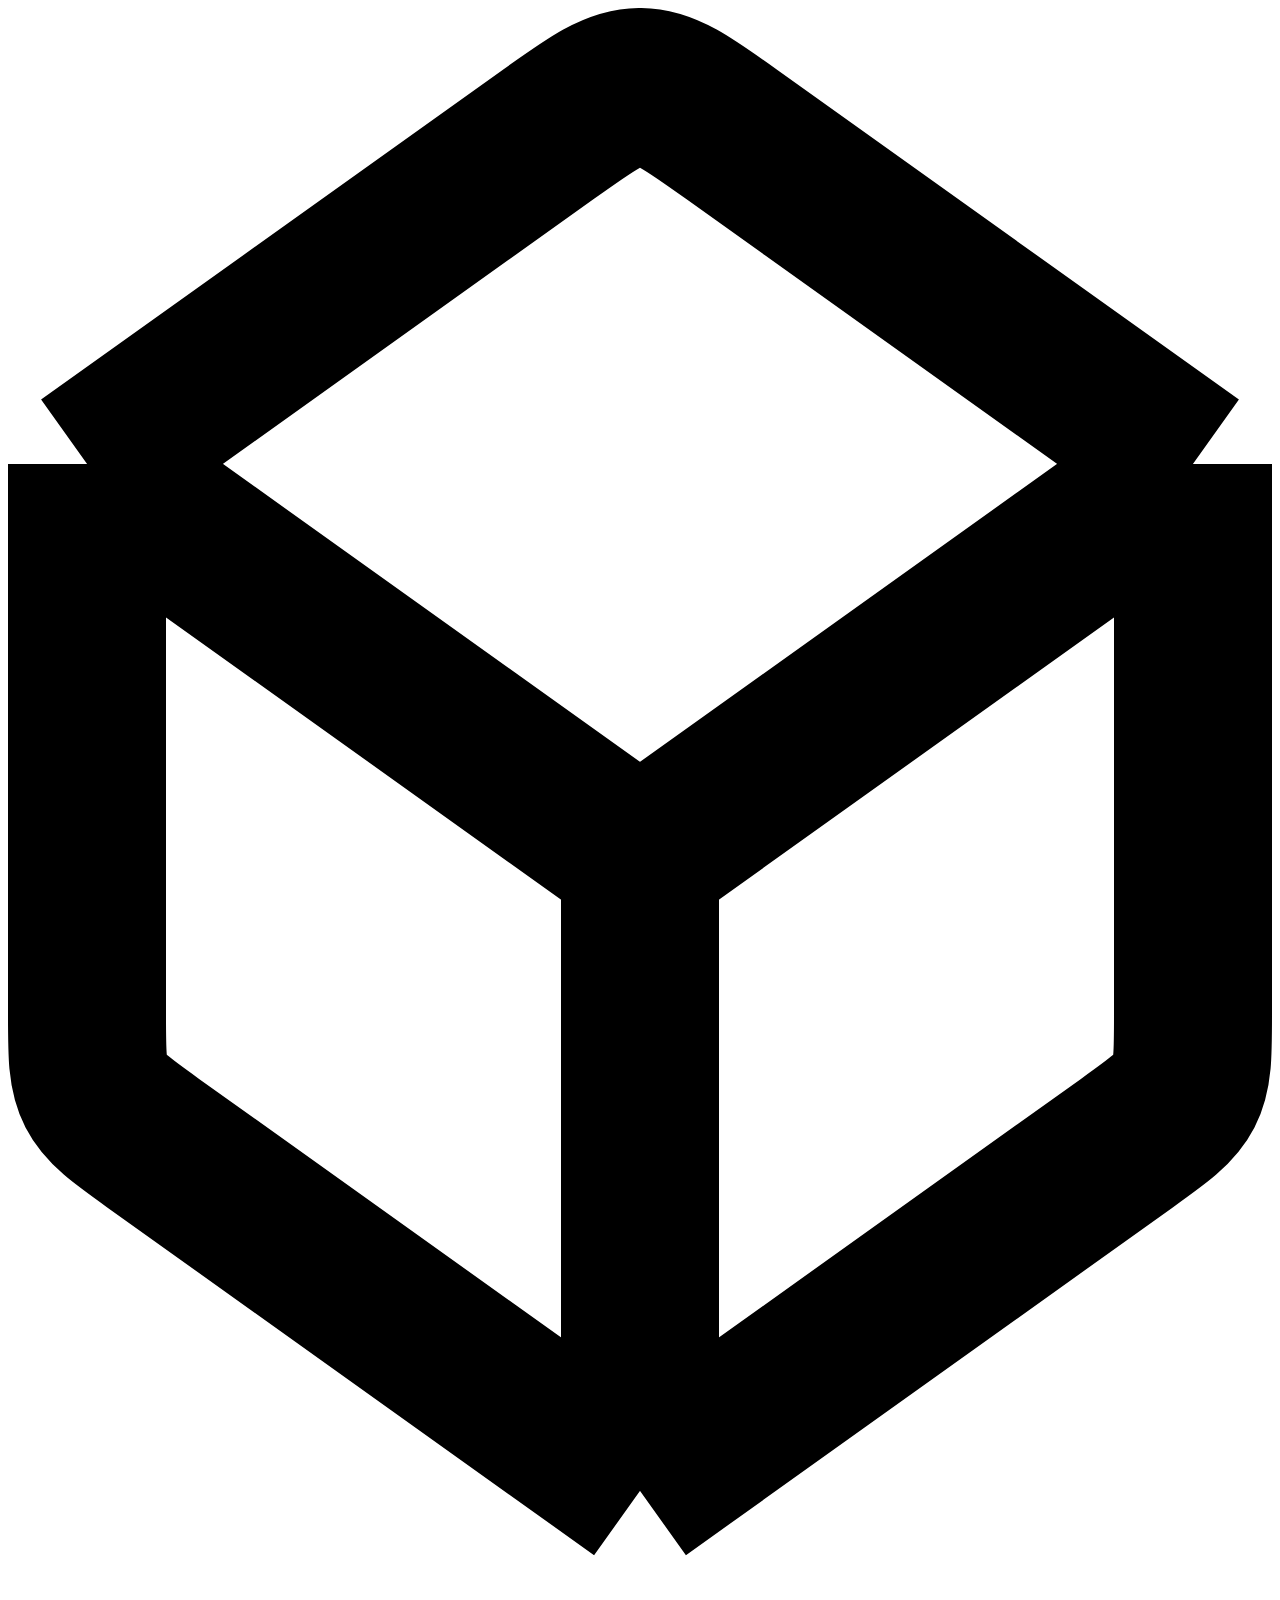
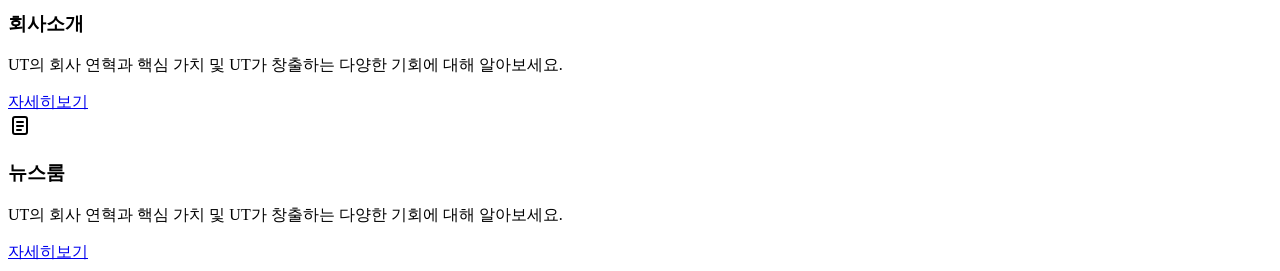
==== src/about.html @ e746013f "Refactor: About 템플릿 리펙토링" ====
<!doctype html>
<html lang="ko-KR">
  <head>
    <meta charset="UTF-8" />
    <meta name="viewport" content="width=device-width, initial-scale=1.0" />
    <title>회사소개 카드 | UT</title>
    <link rel="stylesheet" href="./style.css" />
  </head>
  <body>
    <section class="flex flex-col justify-center items-center px-6 py-10 min-w-[320px] gap-9 md:p-16 md:flex-row">
      <article class="flex flex-col gap-3">
        <div aria-hidden="true">
          <svg class="w-6 h-6" viewBox="0 0 16 20" fill="none" xmlns="http://www.w3.org/2000/svg">
            <path
              d="M8 18.771V10.771M8 18.771L1.83752 14.3692C1.42695 14.076 1.22166 13.9293 1.11083 13.714C1 13.4986 1 13.2463 1 12.7418V5.771M8 18.771L14.1625 14.3692C14.573 14.076 14.7783 13.9293 14.8892 13.714C15 13.4986 15 13.2463 15 12.7418V5.771M8 10.771L1 5.771M8 10.771L15 5.771M1 5.771L6.83752 1.60134C7.39886 1.20038 7.67953 0.9999 8 0.9999C8.32047 0.9999 8.60114 1.20038 9.16248 1.60134L15 5.771"
              stroke="currentColor"
              stroke-width="2"
              stroke-linejoin="round"
            />
          </svg>
        </div>
        <h3 class="font-semibold">회사소개</h3>
        <p>UT의 회사 연혁과 핵심 가치 및 UT가 창출하는 다양한 기회에 대해 알아보세요.</p>
        <div>
          <a class="more-btn" href="/" aria-label="UT 회사소개 자세히보기 ">자세히보기</a>
        </div>
      </article>

      <article class="flex flex-col gap-3">
        <div aria-hidden="true">
          <svg width="24" height="24" viewBox="0 0 24 24" fill="none" xmlns="http://www.w3.org/2000/svg">
            <rect x="5" y="4" width="14" height="17" rx="2" stroke="currentColor" stroke-width="2" />
            <path d="M9 9H15" stroke="currentColor" stroke-width="2" stroke-linecap="round" />
            <path d="M9 13H15" stroke="currentColor" stroke-width="2" stroke-linecap="round" />
            <path d="M9 17H13" stroke="currentColor" stroke-width="2" stroke-linecap="round" />
          </svg>
        </div>
        <h3 class="font-semibold">뉴스룸</h3>
        <p>UT의 회사 연혁과 핵심 가치 및 UT가 창출하는 다양한 기회에 대해 알아보세요.</p>
        <div>
          <a class="more-btn" href="/" aria-label="UT 뉴스룸 자세히보기 ">자세히보기</a>
        </div>
      </article>
    </section>
  </body>
</html>
---- src/style.css ----
@import 'tailwindcss';
/* 여기에 사용자 정의 스타일시트 import */

@theme {
  --font-sans: 'Pretendard Variable', sans-serif;
}

@layer components {
  .input-component {
    @apply w-full h-[50px] px-3 outline-0 bg-neutral-100/60 user-invalid:bg-red-500/10 user-valid:bg-green-500/10 text-black placeholder:text-neutral-500 border-[1px] user-invalid:border-2 user-valid:border-2 focus:border-2 border-neutral-300 user-invalid:border-red-600 user-valid:border-green-600 focus:border-black;
  }
  .error-message {
    @apply opacity-0 group-has-user-invalid:opacity-100 text-red-500 text-xs;
  }

  .nav-content {
    @apply px-2 py-1 flex items-center gap-1 cursor-pointer;
  }

  .more-btn {
    @apply p-1 border-b-2 font-medium border-gray-400 hover:border-black focus:border-blue-400 focus:border-2;
  }
}
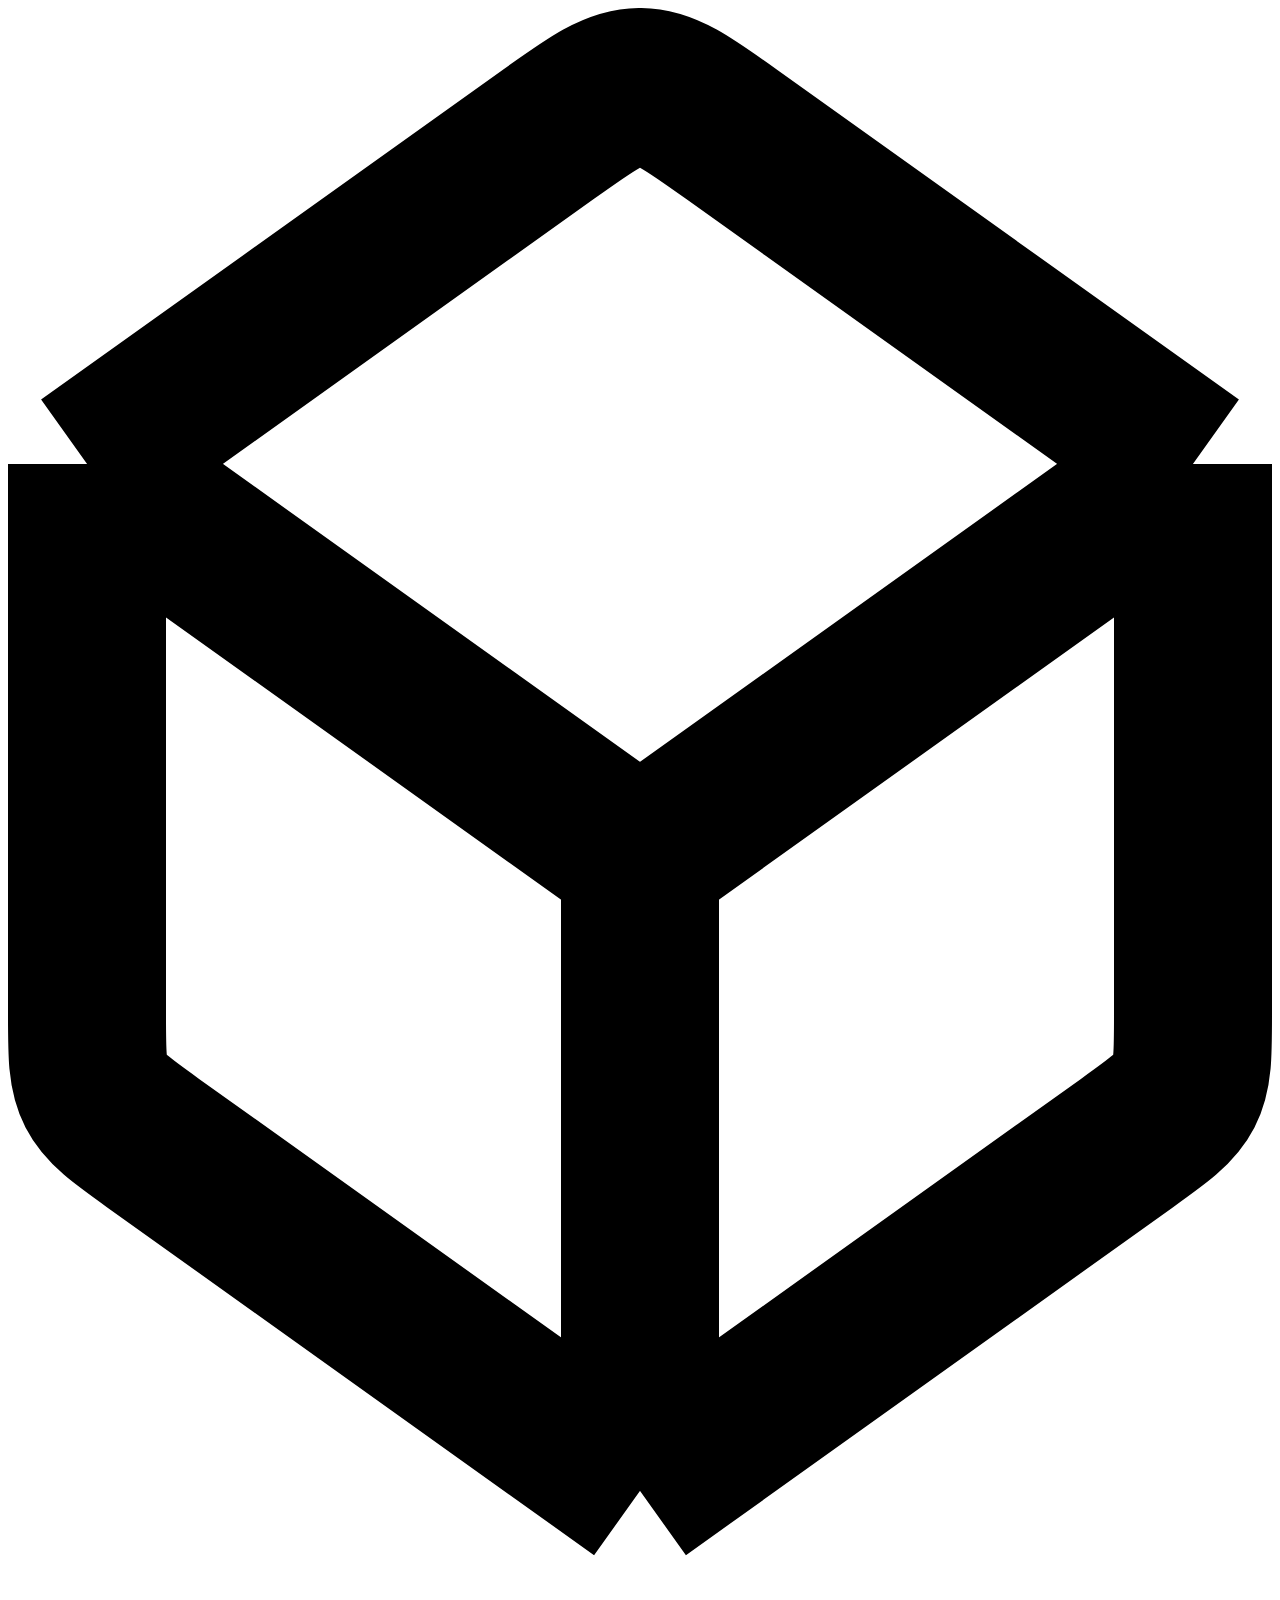
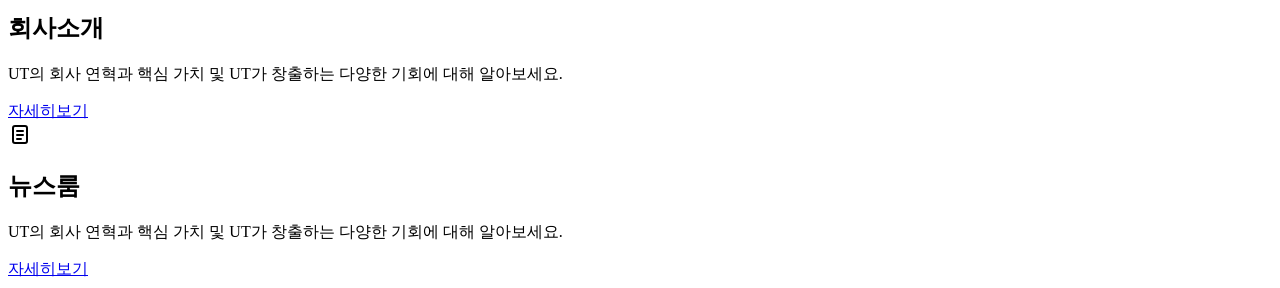
==== commit b6e12603: "Modify : 스타일 속성 추가" ====
--- a/src/about.html
+++ b/src/about.html
@@ -19,7 +19,7 @@
             />
           </svg>
         </div>
-        <h3 class="font-semibold">회사소개</h3>
+        <h2 class="font-semibold text-xl">회사소개</h2>
         <p>UT의 회사 연혁과 핵심 가치 및 UT가 창출하는 다양한 기회에 대해 알아보세요.</p>
         <div>
           <a class="more-btn" href="/" aria-label="UT 회사소개 자세히보기 ">자세히보기</a>
@@ -35,7 +35,7 @@
             <path d="M9 17H13" stroke="currentColor" stroke-width="2" stroke-linecap="round" />
           </svg>
         </div>
-        <h3 class="font-semibold">뉴스룸</h3>
+        <h2 class="font-semibold text-xl">뉴스룸</h2>
         <p>UT의 회사 연혁과 핵심 가치 및 UT가 창출하는 다양한 기회에 대해 알아보세요.</p>
         <div>
           <a class="more-btn" href="/" aria-label="UT 뉴스룸 자세히보기 ">자세히보기</a>
--- a/src/style.css
+++ b/src/style.css
@@ -18,6 +18,10 @@
   }
 
   .more-btn {
-    @apply p-1 border-b-2 font-medium border-gray-400 hover:border-black focus:border-blue-400 focus:border-2;
+    @apply p-1 border-b-2 font-medium border-gray-400 hover:border-black focus:border-blue-400 focus:border-2 outline-0 ;
+  }
+
+  .icon-button-component {
+    @apply w-[149px] flex flex-row flex-nowrap min-w-max w-fit px-6 py-4 border-0 font-semibold leading-normal text-white bg-black gap-1 hover:bg-neutral-600 disabled:bg-neutral-600 disabled:pointer-events-none focus:outline-2 focus:outline-blue-600;
   }
 }
